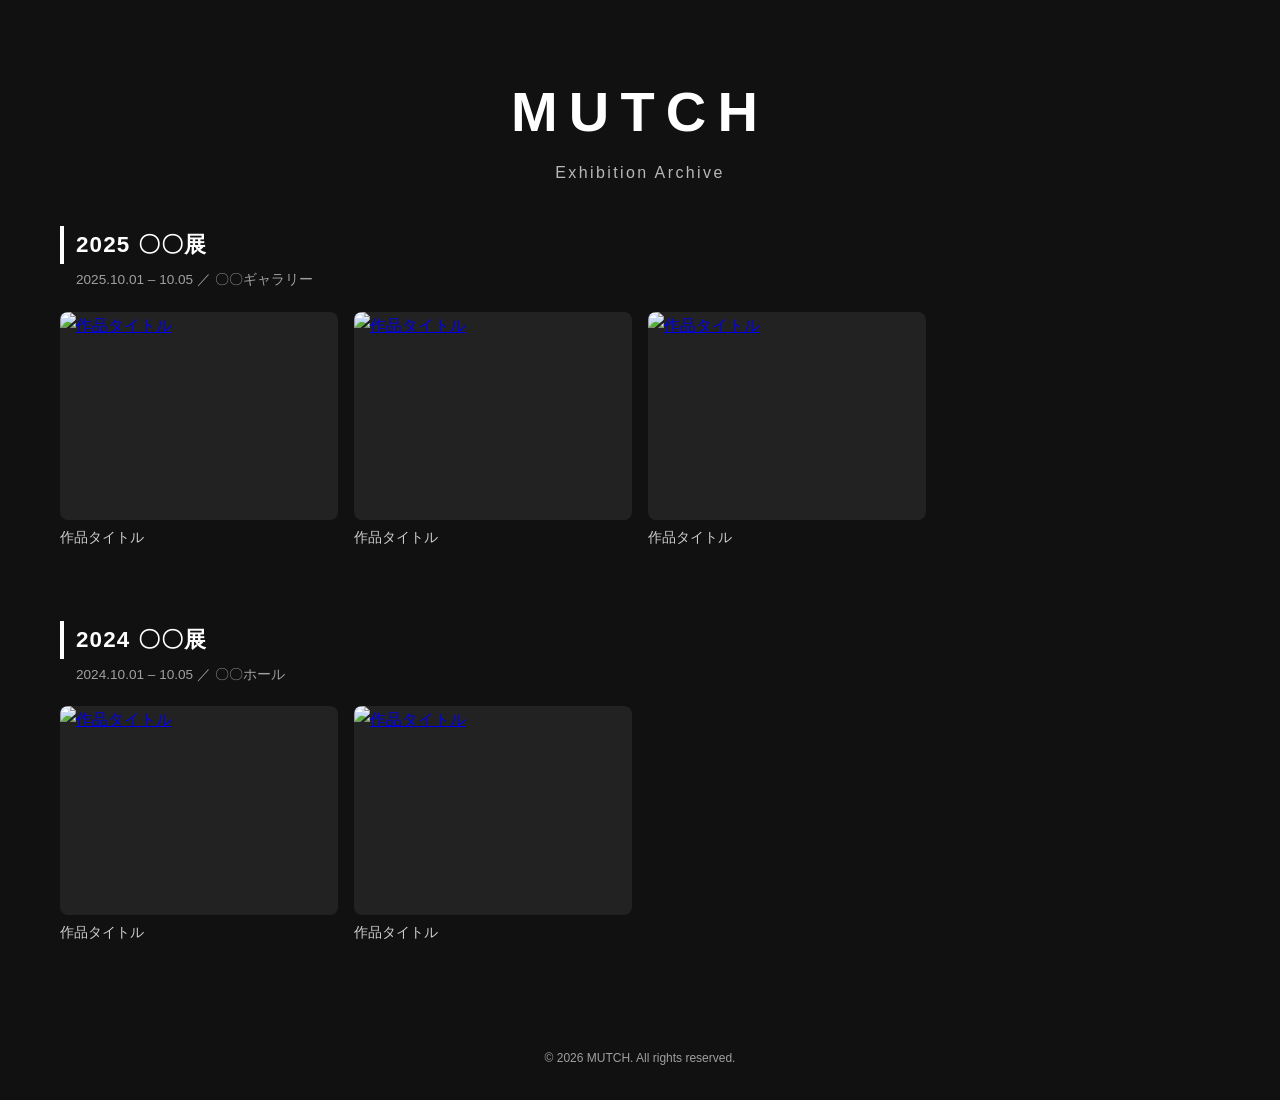
==== gallery.html @ c019108e "Add gallery site" ====
<!DOCTYPE html>
<html lang="ja">
<head>
  <meta charset="utf-8">
  <meta name="viewport" content="width=device-width, initial-scale=1">
  <title>MUTCH Exhibition</title>
  <meta name="description" content="MUTCH 作品展示の記録">
  <link rel="stylesheet" href="gallery.css">
</head>

<body>
  <header class="site-header">
    <h1>MUTCH</h1>
    <p>Exhibition Archive</p>
  </header>

  <main>
    <!-- ===== 行事ごとに、この section をコピーして増やしてください ===== -->
    <section class="event">
      <h2 class="event-title">2025 〇〇展</h2>
      <p class="event-info">2025.10.01 – 10.05 ／ 〇〇ギャラリー</p>

      <div class="gallery">
        <!-- 写真1枚ごとに figure をコピーして増やす
             href と src には同じファイル名を書いてください -->
        <figure class="gallery-item">
          <a href="photos/2025-01.jpg">
            <img src="photos/2025-01.jpg" alt="作品タイトル" loading="lazy">
          </a>
          <figcaption>作品タイトル</figcaption>
        </figure>

        <figure class="gallery-item">
          <a href="photos/2025-02.jpg">
            <img src="photos/2025-02.jpg" alt="作品タイトル" loading="lazy">
          </a>
          <figcaption>作品タイトル</figcaption>
        </figure>

        <figure class="gallery-item">
          <a href="photos/2025-03.jpg">
            <img src="photos/2025-03.jpg" alt="作品タイトル" loading="lazy">
          </a>
          <figcaption>作品タイトル</figcaption>
        </figure>
      </div>
    </section>

    <section class="event">
      <h2 class="event-title">2024 〇〇展</h2>
      <p class="event-info">2024.10.01 – 10.05 ／ 〇〇ホール</p>

      <div class="gallery">
        <figure class="gallery-item">
          <a href="photos/2024-01.jpg">
            <img src="photos/2024-01.jpg" alt="作品タイトル" loading="lazy">
          </a>
          <figcaption>作品タイトル</figcaption>
        </figure>

        <figure class="gallery-item">
          <a href="photos/2024-02.jpg">
            <img src="photos/2024-02.jpg" alt="作品タイトル" loading="lazy">
          </a>
          <figcaption>作品タイトル</figcaption>
        </figure>
      </div>
    </section>
  </main>

  <footer class="site-footer">&copy; <span id="year">2026</span> MUTCH. All rights reserved.</footer>

  <!-- ===== 拡大表示（ここは触らなくてOK） ===== -->
  <div class="lightbox" id="lightbox" aria-hidden="true">
    <button class="lb-btn lb-close" type="button" aria-label="閉じる">×</button>
    <button class="lb-btn lb-prev" type="button" aria-label="前の写真">‹</button>
    <figure class="lb-figure">
      <img class="lb-img" src="" alt="">
      <figcaption class="lb-caption"></figcaption>
      <a class="lb-original" href="" target="_blank" rel="noopener">原寸で開く</a>
    </figure>
    <button class="lb-btn lb-next" type="button" aria-label="次の写真">›</button>
  </div>

  <script src="gallery.js"></script>
</body>
</html>
---- gallery.css ----
* { margin: 0; padding: 0; box-sizing: border-box; }

body {
  font-family: "Helvetica Neue", Arial, "Hiragino Kaku Gothic ProN", "Noto Sans JP", Meiryo, sans-serif;
  background: #111;
  color: #fff;
  line-height: 1.7;
}

/* ===== ヘッダー ===== */
.site-header {
  text-align: center;
  padding: 64px 20px 40px;
}

.site-header h1 {
  font-size: clamp(2rem, 7vw, 3.5rem);
  letter-spacing: 0.2em;
}

.site-header p {
  opacity: 0.7;
  letter-spacing: 0.15em;
}

/* ===== 行事ごとのまとまり ===== */
main {
  max-width: 1200px;
  margin: 0 auto;
  padding: 0 20px;
}

.event { margin-bottom: 72px; }

.event-title {
  font-size: 1.4rem;
  letter-spacing: 0.05em;
  border-left: 4px solid #fff;
  padding-left: 12px;
}

.event-info {
  margin: 4px 0 20px 16px;
  font-size: 0.85rem;
  opacity: 0.6;
}

/* ===== 写真の一覧 ===== */
.gallery {
  display: grid;
  grid-template-columns: repeat(auto-fill, minmax(260px, 1fr));
  gap: 16px;
}

.gallery-item a {
  display: block;
  overflow: hidden;
  border-radius: 8px;
  background: #222;
}

.gallery-item img {
  display: block;
  width: 100%;
  aspect-ratio: 4 / 3;     /* 一覧での縦横比（正方形なら 1 / 1） */
  object-fit: cover;       /* 一覧では端を切って形を揃える */
  transition: transform 0.3s;
}

.gallery-item a:hover img { transform: scale(1.04); }

.gallery-item figcaption {
  margin-top: 6px;
  font-size: 0.85rem;
  opacity: 0.8;
}

/* ===== フッター ===== */
.site-footer {
  text-align: center;
  padding: 32px 0;
  font-size: 0.75rem;
  opacity: 0.6;
}

/* ===== 拡大表示 ===== */
.lightbox {
  position: fixed;
  inset: 0;
  background: rgba(0, 0, 0, 0.94);
  display: none;
  justify-content: center;
  align-items: center;
  z-index: 100;
}

.lightbox.is-open { display: flex; }

.lb-figure {
  display: flex;
  flex-direction: column;
  align-items: center;
  gap: 10px;
  max-width: 92vw;
}

.lb-img {
  max-width: 92vw;
  max-height: 82vh;
  width: auto;
  height: auto;
  object-fit: contain;     /* 拡大時は切らずに全体を表示 */
}

.lb-caption { font-size: 0.9rem; opacity: 0.85; }

.lb-original {
  font-size: 0.8rem;
  color: #fff;
  opacity: 0.6;
}
.lb-original:hover { opacity: 1; }

.lb-btn {
  position: absolute;
  background: none;
  border: none;
  color: #fff;
  font-size: 3rem;
  line-height: 1;
  cursor: pointer;
  opacity: 0.7;
  padding: 12px 16px;
}
.lb-btn:hover { opacity: 1; }

.lb-close { top: 8px; right: 12px; font-size: 2.5rem; }
.lb-prev  { left: 8px; top: 50%; transform: translateY(-50%); }
.lb-next  { right: 8px; top: 50%; transform: translateY(-50%); }

/* ===== スマホ ===== */
@media (max-width: 600px) {
  .gallery {
    grid-template-columns: repeat(2, 1fr);
    gap: 10px;
  }
  .lb-prev, .lb-next { display: none; }  /* スマホはスワイプで移動 */
}
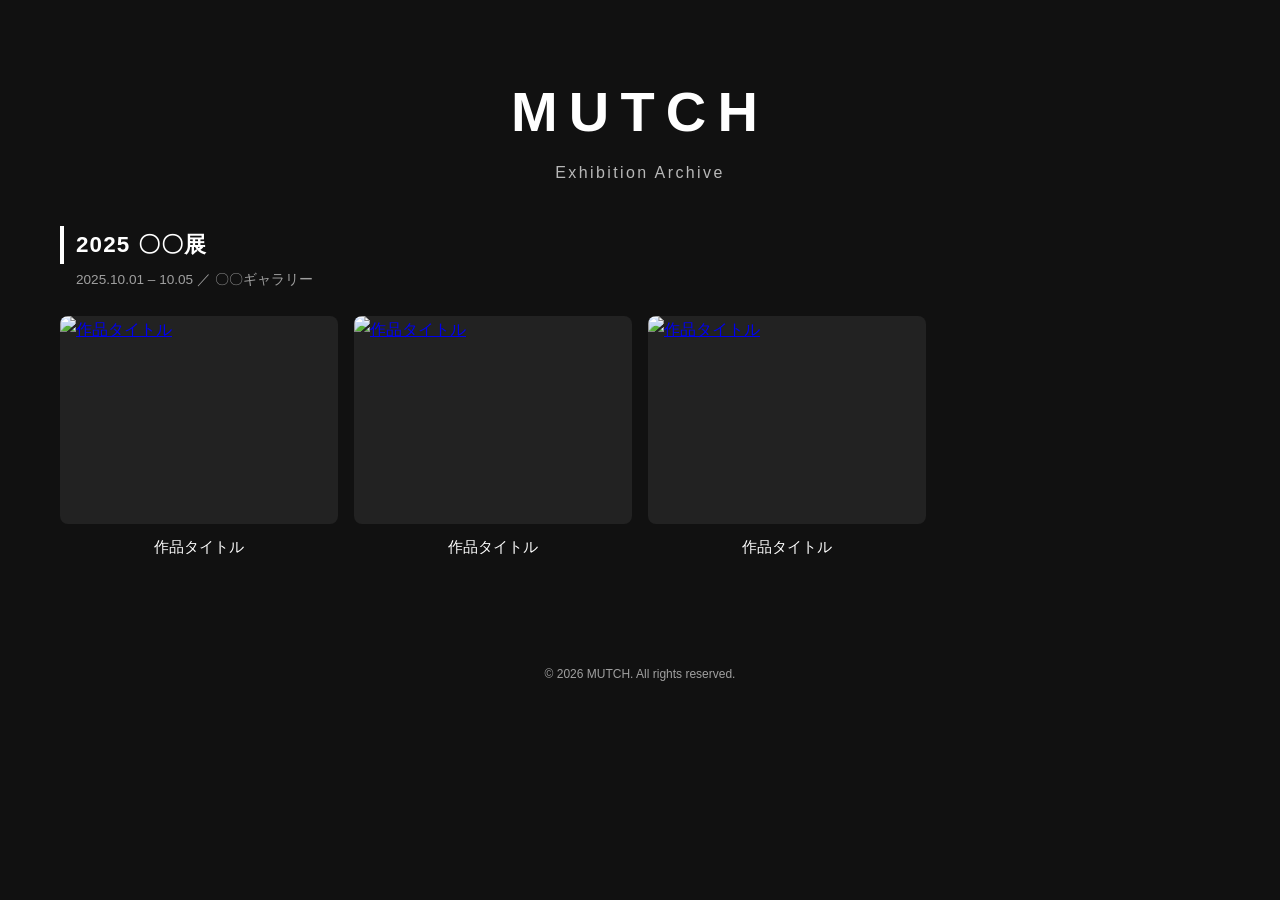
==== commit 266ea39a: "Change Gallery Page" ====
--- a/gallery.html
+++ b/gallery.html
@@ -15,19 +15,25 @@
   </header>
 
   <main>
-    <!-- ===== 行事ごとに、この section をコピーして増やしてください ===== -->
+    <!-- ===== 行事ごとに、この section をコピーして増やす ===== -->
     <section class="event">
       <h2 class="event-title">2025 〇〇展</h2>
       <p class="event-info">2025.10.01 – 10.05 ／ 〇〇ギャラリー</p>
 
       <div class="gallery">
-        <!-- 写真1枚ごとに figure をコピーして増やす
-             href と src には同じファイル名を書いてください -->
+        <!-- ===== 作品1点ごとに、この figure をコピーして増やす ===== -->
         <figure class="gallery-item">
           <a href="photos/2025-01.jpg">
             <img src="photos/2025-01.jpg" alt="作品タイトル" loading="lazy">
           </a>
           <figcaption>作品タイトル</figcaption>
+
+          <!-- 押したときに出る詳細（ページ上には表示されません） -->
+          <div class="item-detail" hidden>
+            <p class="d-date">2025.10.01 – 10.05</p>
+            <p class="d-place">〇〇ギャラリー</p>
+            <p class="d-desc">作品紹介文がここに入ります。<br>改行したいところには br を入れます。</p>
+          </div>
         </figure>
 
         <figure class="gallery-item">
@@ -35,6 +41,11 @@
             <img src="photos/2025-02.jpg" alt="作品タイトル" loading="lazy">
           </a>
           <figcaption>作品タイトル</figcaption>
+          <div class="item-detail" hidden>
+            <p class="d-date">2025.10.01 – 10.05</p>
+            <p class="d-place">〇〇ギャラリー</p>
+            <p class="d-desc">作品紹介文がここに入ります。</p>
+          </div>
         </figure>
 
         <figure class="gallery-item">
@@ -42,27 +53,11 @@
             <img src="photos/2025-03.jpg" alt="作品タイトル" loading="lazy">
           </a>
           <figcaption>作品タイトル</figcaption>
-        </figure>
-      </div>
-    </section>
-
-    <section class="event">
-      <h2 class="event-title">2024 〇〇展</h2>
-      <p class="event-info">2024.10.01 – 10.05 ／ 〇〇ホール</p>
-
-      <div class="gallery">
-        <figure class="gallery-item">
-          <a href="photos/2024-01.jpg">
-            <img src="photos/2024-01.jpg" alt="作品タイトル" loading="lazy">
-          </a>
-          <figcaption>作品タイトル</figcaption>
-        </figure>
-
-        <figure class="gallery-item">
-          <a href="photos/2024-02.jpg">
-            <img src="photos/2024-02.jpg" alt="作品タイトル" loading="lazy">
-          </a>
-          <figcaption>作品タイトル</figcaption>
+          <div class="item-detail" hidden>
+            <p class="d-date">2025.10.01 – 10.05</p>
+            <p class="d-place">〇〇ギャラリー</p>
+            <p class="d-desc">作品紹介文がここに入ります。</p>
+          </div>
         </figure>
       </div>
     </section>
@@ -73,13 +68,21 @@
   <!-- ===== 拡大表示（ここは触らなくてOK） ===== -->
   <div class="lightbox" id="lightbox" aria-hidden="true">
     <button class="lb-btn lb-close" type="button" aria-label="閉じる">×</button>
-    <button class="lb-btn lb-prev" type="button" aria-label="前の写真">‹</button>
-    <figure class="lb-figure">
+    <button class="lb-btn lb-prev" type="button" aria-label="前の作品">‹</button>
+    <button class="lb-btn lb-next" type="button" aria-label="次の作品">›</button>
+
+    <div class="lb-content">
       <img class="lb-img" src="" alt="">
-      <figcaption class="lb-caption"></figcaption>
-      <a class="lb-original" href="" target="_blank" rel="noopener">原寸で開く</a>
-    </figure>
-    <button class="lb-btn lb-next" type="button" aria-label="次の写真">›</button>
+      <div class="lb-detail">
+        <h3 class="lb-title"></h3>
+        <dl class="lb-meta">
+          <div><dt>展示日時：</dt><dd class="lb-date"></dd></div>
+          <div><dt>展示場所：</dt><dd class="lb-place"></dd></div>
+        </dl>
+        <p class="lb-desc"></p>
+        <a class="lb-original" href="" target="_blank" rel="noopener">原寸で開く</a>
+      </div>
+    </div>
   </div>
 
   <script src="gallery.js"></script>
--- a/gallery.css
+++ b/gallery.css
@@ -40,16 +40,16 @@
 }
 
 .event-info {
-  margin: 4px 0 20px 16px;
+  margin: 4px 0 24px 16px;
   font-size: 0.85rem;
   opacity: 0.6;
 }
 
-/* ===== 写真の一覧 ===== */
+/* ===== 写真の一覧（パソコン：タイル並び） ===== */
 .gallery {
   display: grid;
   grid-template-columns: repeat(auto-fill, minmax(260px, 1fr));
-  gap: 16px;
+  gap: 28px 16px;
 }
 
 .gallery-item a {
@@ -62,17 +62,18 @@
 .gallery-item img {
   display: block;
   width: 100%;
-  aspect-ratio: 4 / 3;     /* 一覧での縦横比（正方形なら 1 / 1） */
-  object-fit: cover;       /* 一覧では端を切って形を揃える */
+  aspect-ratio: 4 / 3;
+  object-fit: cover;
   transition: transform 0.3s;
 }
 
 .gallery-item a:hover img { transform: scale(1.04); }
 
+/* 写真の下の作品タイトル（真ん中） */
 .gallery-item figcaption {
-  margin-top: 6px;
-  font-size: 0.85rem;
-  opacity: 0.8;
+  margin-top: 10px;
+  text-align: center;
+  font-size: 0.95rem;
 }
 
 /* ===== フッター ===== */
@@ -87,42 +88,82 @@
 .lightbox {
   position: fixed;
   inset: 0;
-  background: rgba(0, 0, 0, 0.94);
-  display: none;
-  justify-content: center;
-  align-items: center;
   z-index: 100;
-}
-
-.lightbox.is-open { display: flex; }
-
-.lb-figure {
-  display: flex;
-  flex-direction: column;
-  align-items: center;
-  gap: 10px;
-  max-width: 92vw;
-}
+  overflow-y: auto;                     /* 詳細が長いときはスクロール */
+  padding: 72px 20px 56px;
+  background: rgba(0, 0, 0, 0.75);
+  backdrop-filter: blur(10px);          /* 後ろのページをぼかす */
+  -webkit-backdrop-filter: blur(10px);
+  opacity: 0;
+  visibility: hidden;
+  transition: opacity 0.35s, visibility 0.35s;
+}
+
+.lightbox.is-open {
+  opacity: 1;
+  visibility: visible;
+}
+
+.lb-content {
+  max-width: 900px;
+  margin: 0 auto;
+  text-align: center;
+  transform: translateY(16px) scale(0.98);
+  transition: transform 0.35s;
+}
+
+.lightbox.is-open .lb-content { transform: none; }
 
 .lb-img {
-  max-width: 92vw;
-  max-height: 82vh;
+  display: block;
+  margin: 0 auto;
+  max-width: 100%;
+  max-height: 70vh;
   width: auto;
   height: auto;
-  object-fit: contain;     /* 拡大時は切らずに全体を表示 */
-}
-
-.lb-caption { font-size: 0.9rem; opacity: 0.85; }
+  border-radius: 4px;
+  box-shadow: 0 12px 40px rgba(0, 0, 0, 0.6);
+}
+
+.lb-detail { margin-top: 28px; }
+
+/* 作品タイトル（大きめ・太字・真ん中） */
+.lb-title {
+  font-size: clamp(1.5rem, 4.5vw, 2.2rem);
+  font-weight: 700;
+  letter-spacing: 0.05em;
+}
+
+.lb-meta {
+  display: inline-block;
+  margin-top: 14px;
+  text-align: left;
+  font-size: 0.9rem;
+  opacity: 0.85;
+}
+
+.lb-meta div { display: flex; }
+.lb-meta div[hidden] { display: none; }
+.lb-meta dt { flex-shrink: 0; }
+
+/* 作品紹介文（真ん中） */
+.lb-desc {
+  max-width: 640px;
+  margin: 24px auto 0;
+  line-height: 1.9;
+}
 
 .lb-original {
+  display: inline-block;
+  margin-top: 28px;
   font-size: 0.8rem;
   color: #fff;
-  opacity: 0.6;
+  opacity: 0.5;
 }
 .lb-original:hover { opacity: 1; }
 
 .lb-btn {
-  position: absolute;
+  position: fixed;
   background: none;
   border: none;
   color: #fff;
@@ -131,18 +172,30 @@
   cursor: pointer;
   opacity: 0.7;
   padding: 12px 16px;
+  z-index: 1;
 }
 .lb-btn:hover { opacity: 1; }
 
 .lb-close { top: 8px; right: 12px; font-size: 2.5rem; }
-.lb-prev  { left: 8px; top: 50%; transform: translateY(-50%); }
-.lb-next  { right: 8px; top: 50%; transform: translateY(-50%); }
-
-/* ===== スマホ ===== */
+.lb-prev  { left: 8px;  top: 40%; }
+.lb-next  { right: 8px; top: 40%; }
+
+/* ===== スマホ：写真を1枚ずつ縦に並べる ===== */
 @media (max-width: 600px) {
   .gallery {
-    grid-template-columns: repeat(2, 1fr);
-    gap: 10px;
+    grid-template-columns: 1fr;
+    gap: 40px;
   }
-  .lb-prev, .lb-next { display: none; }  /* スマホはスワイプで移動 */
-}
+
+  /* 端を切らずに写真全体を表示 */
+  .gallery-item img {
+    aspect-ratio: auto;
+    height: auto;
+    object-fit: contain;
+  }
+
+  .gallery-item a:hover img { transform: none; }
+
+  .lb-prev, .lb-next { display: none; }  /* スマホは左右スワイプで移動 */
+  .lightbox { padding: 64px 16px 48px; }
+}
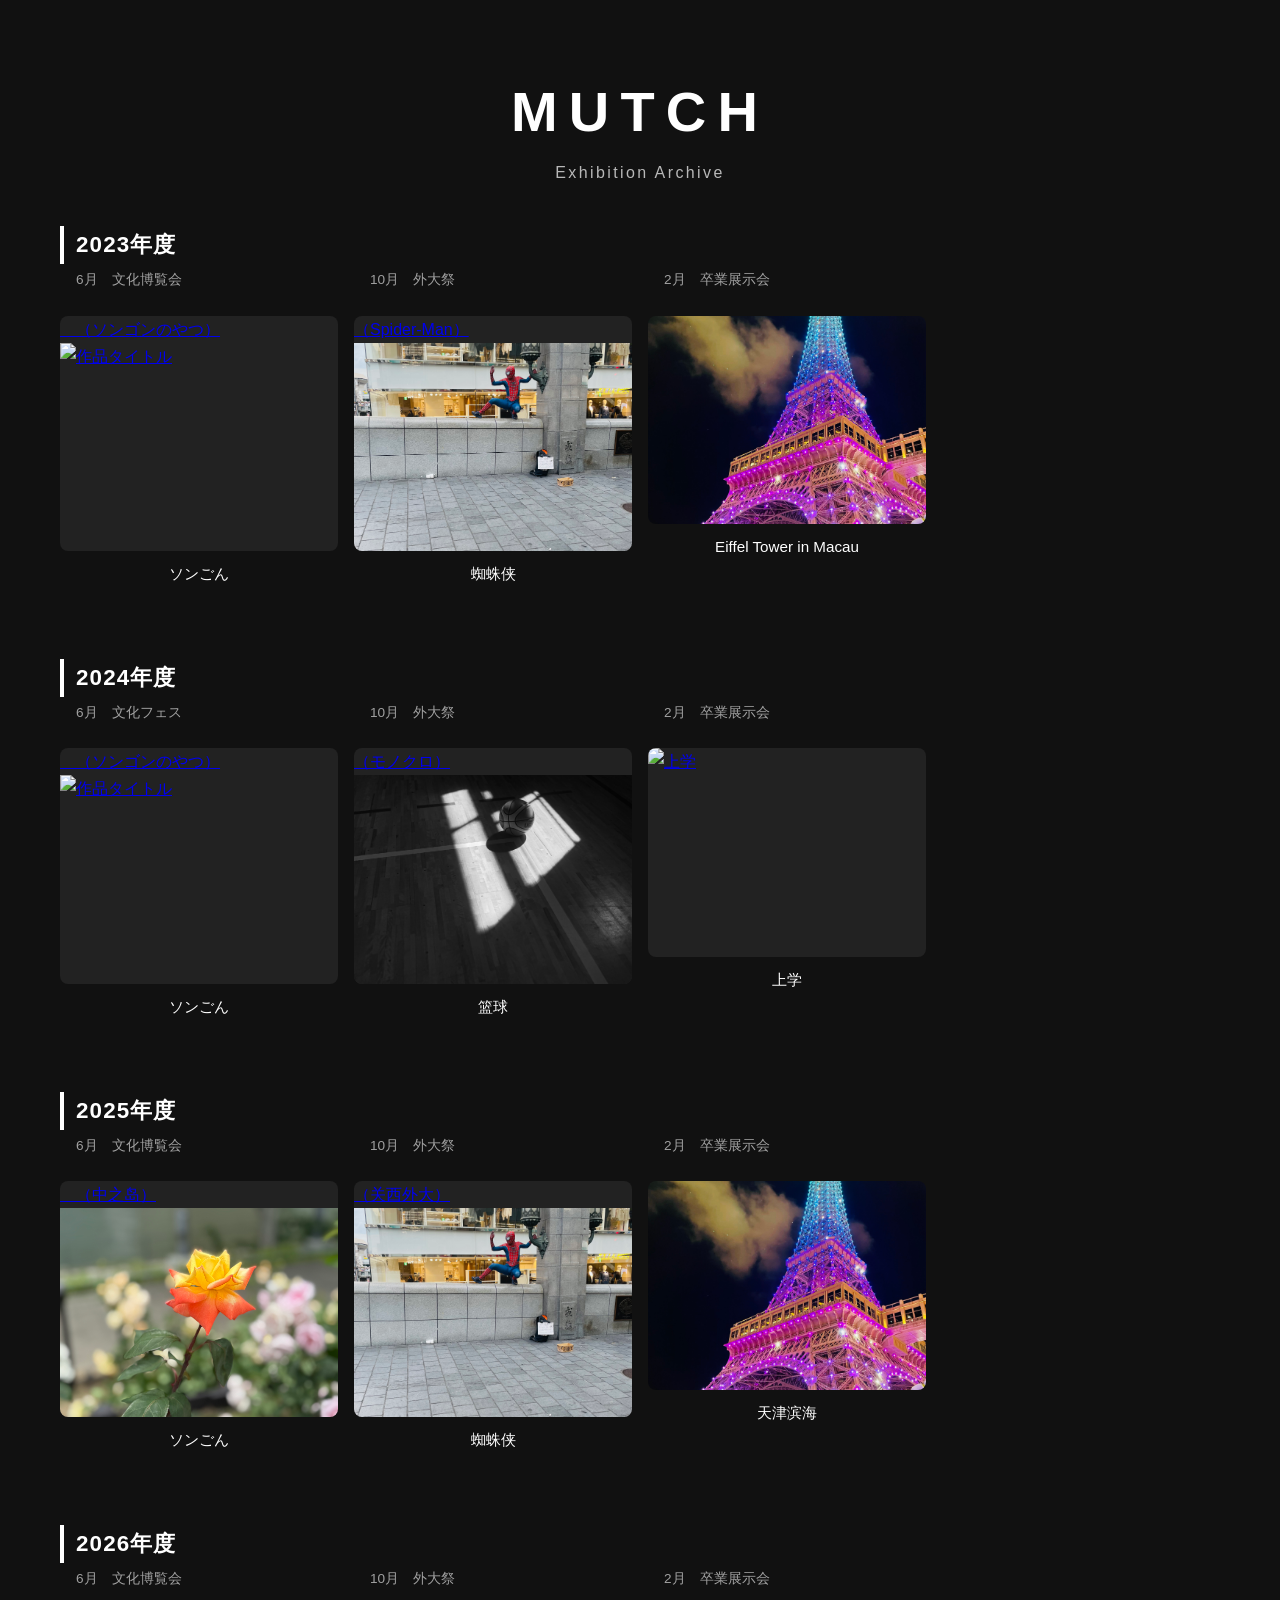
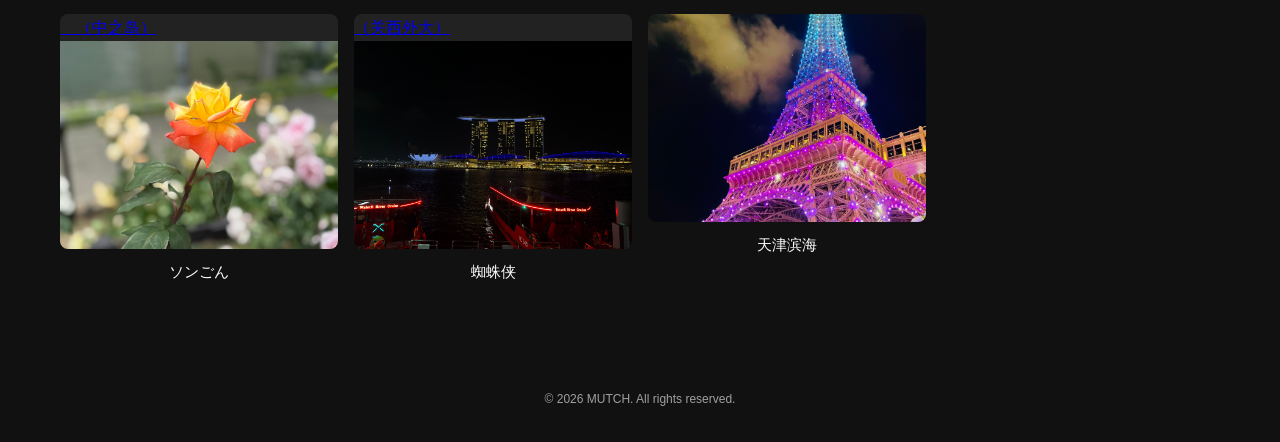
==== commit beedf341: "Add Photos on Gallery" ====
--- a/gallery.html
+++ b/gallery.html
@@ -3,7 +3,7 @@
 <head>
   <meta charset="utf-8">
   <meta name="viewport" content="width=device-width, initial-scale=1">
-  <title>MUTCH Exhibition</title>
+  <title>Photo Exhibition</title>
   <meta name="description" content="MUTCH 作品展示の記録">
   <link rel="stylesheet" href="gallery.css">
 </head>
@@ -17,50 +17,197 @@
   <main>
     <!-- ===== 行事ごとに、この section をコピーして増やす ===== -->
     <section class="event">
-      <h2 class="event-title">2025 〇〇展</h2>
-      <p class="event-info">2025.10.01 – 10.05 ／ 〇〇ギャラリー</p>
-
-      <div class="gallery">
-        <!-- ===== 作品1点ごとに、この figure をコピーして増やす ===== -->
-        <figure class="gallery-item">
-          <a href="photos/2025-01.jpg">
-            <img src="photos/2025-01.jpg" alt="作品タイトル" loading="lazy">
-          </a>
-          <figcaption>作品タイトル</figcaption>
-
-          <!-- 押したときに出る詳細（ページ上には表示されません） -->
-          <div class="item-detail" hidden>
-            <p class="d-date">2025.10.01 – 10.05</p>
-            <p class="d-place">〇〇ギャラリー</p>
+      <h2 class="event-title">2023年度</h2>
+
+      <div class="gallery">
+        <!-- ===== 作品1点ごとに、この figure をコピーして増やす ===== -->
+        <figure class="gallery-item">
+          <p class="event-info">6月　文化博覧会</p>
+          <a href="Images/IMG_3718.jpg">　（ソンゴンのやつ）
+            <img src="Images/IMG_3718.jpg" alt="作品タイトル" loading="lazy">
+          </a>
+          <figcaption>ソンごん</figcaption>
+
+          <!-- 押したときに出る詳細（ページ上には表示されません） -->
+          <div class="item-detail" hidden>
+            <p class="d-date">2023.06.18 </p>
+            <p class="d-place">関西外国語大学</p>
+            <p class="d-desc">作品紹介文がここに入ります。<br>Osaka, Japan</p>
+          </div>
+        </figure>
+
+        <figure class="gallery-item">
+          <p class="event-info">10月　外大祭</p>
+          <a href="Images/IMG_5978.jpg">（Spider-Man）
+            <img src="Images/IMG_5978.jpg" alt="蜘蛛侠" loading="lazy">
+          </a>
+          <figcaption>蜘蛛侠</figcaption>
+          <div class="item-detail" hidden>
+            <p class="d-date">2023.10.28 – 10.29</p>
+            <p class="d-place">関西外国語大学</p>
+            <p class="d-desc">作品紹介文がここに入ります。<br>撮影地：Osaka, Japan</p>
+          </div>
+        </figure>
+
+        <figure class="gallery-item">
+          <p class="event-info">2月　卒業展示会</p>
+          <a href="Images/IMG_5575.jpg">
+            <img src="Images/IMG_5575.jpg" alt="Eiffel Tower in Macau" loading="lazy">
+          </a>
+          <figcaption>Eiffel Tower in Macau</figcaption>
+          <div class="item-detail" hidden>
+            <p class="d-date">2024.02.01 – 02.05</p>
+            <p class="d-place">イロリムラ</p>
+            <p class="d-desc">作品紹介文がここに入ります。<br>撮影地：Macao SAR, China</p>
+          </div>
+        </figure>
+      </div>
+    </section>
+
+    <section class="event">
+      <h2 class="event-title">2024年度</h2>
+
+      <div class="gallery">
+        <!-- ===== 作品1点ごとに、この figure をコピーして増やす ===== -->
+        <figure class="gallery-item">
+          <p class="event-info">6月　文化フェス</p>
+          <a href="Images/IMG_3718.jpg">　（ソンゴンのやつ）
+            <img src="Images/IMG_3718.jpg" alt="作品タイトル" loading="lazy">
+          </a>
+          <figcaption>ソンごん</figcaption>
+
+          <!-- 押したときに出る詳細（ページ上には表示されません） -->
+          <div class="item-detail" hidden>
+            <p class="d-date">2024.06.30 </p>
+            <p class="d-place">関西外国語大学</p>
             <p class="d-desc">作品紹介文がここに入ります。<br>改行したいところには br を入れます。</p>
           </div>
         </figure>
 
         <figure class="gallery-item">
-          <a href="photos/2025-02.jpg">
-            <img src="photos/2025-02.jpg" alt="作品タイトル" loading="lazy">
-          </a>
-          <figcaption>作品タイトル</figcaption>
-          <div class="item-detail" hidden>
-            <p class="d-date">2025.10.01 – 10.05</p>
-            <p class="d-place">〇〇ギャラリー</p>
+          <p class="event-info">10月　外大祭</p>
+          <a href="Images/IMG_0795.jpg">（モノクロ）
+            <img src="Images/IMG_0795.jpg" alt="篮球" loading="lazy">
+          </a>
+          <figcaption>篮球</figcaption>
+          <div class="item-detail" hidden>
+            <p class="d-date">2024.10.26 – 10.27</p>
+            <p class="d-place">関西外国語大学</p>
+            <p class="d-desc">作品紹介文がここに入ります。<br>撮影地：Hyogo, Japan</p>
+          </div>
+        </figure>
+
+        <figure class="gallery-item">
+          <p class="event-info">2月　卒業展示会</p>
+          <a href="Images/IMG_2215.jpg">
+            <img src="Images/IMG_2215.jpg" alt="上学" loading="lazy">
+          </a>
+          <figcaption>上学</figcaption>
+          <div class="item-detail" hidden>
+            <p class="d-date">2025.01.30 – 02.03</p>
+            <p class="d-place">イロリムラ</p>
+            <p class="d-desc">作品紹介文がここに入ります。<br>撮影地：Osaka, Japan</p>
+          </div>
+        </figure>
+      </div>
+    </section>
+
+    <section class="event">
+      <h2 class="event-title">2025年度</h2>
+
+      <div class="gallery">
+        <!-- ===== 作品1点ごとに、この figure をコピーして増やす ===== -->
+        <figure class="gallery-item">
+          <p class="event-info">6月　文化博覧会</p>
+          <a href="Images/IMG_4916.jpg">　（中之岛）
+            <img src="Images/IMG_4916.jpg" alt="作品タイトル" loading="lazy">
+          </a>
+          <figcaption>ソンごん</figcaption>
+
+          <!-- 押したときに出る詳細（ページ上には表示されません） -->
+          <div class="item-detail" hidden>
+            <p class="d-date">2025.06.29 </p>
+            <p class="d-place">関西外国語大学</p>
+            <p class="d-desc">作品紹介文がここに入ります。<br>撮影地：Osaka, Japan</p>
+          </div>
+        </figure>
+
+        <figure class="gallery-item">
+          <p class="event-info">10月　外大祭</p>
+          <a href="Images/IMG_5978.jpg">（关西外大）
+            <img src="Images/IMG_5978.jpg" alt="蜘蛛侠" loading="lazy">
+          </a>
+          <figcaption>蜘蛛侠</figcaption>
+          <div class="item-detail" hidden>
+            <p class="d-date">2025.10.25 – 10.26</p>
+            <p class="d-place">関西外国語大学</p>
             <p class="d-desc">作品紹介文がここに入ります。</p>
           </div>
         </figure>
 
         <figure class="gallery-item">
-          <a href="photos/2025-03.jpg">
-            <img src="photos/2025-03.jpg" alt="作品タイトル" loading="lazy">
-          </a>
-          <figcaption>作品タイトル</figcaption>
-          <div class="item-detail" hidden>
-            <p class="d-date">2025.10.01 – 10.05</p>
-            <p class="d-place">〇〇ギャラリー</p>
+          <p class="event-info">2月　卒業展示会</p>
+          <a href="Images/IMG_5575.jpg">
+            <img src="Images/IMG_5575.jpg" alt="天津滨海" loading="lazy">
+          </a>
+          <figcaption>天津滨海</figcaption>
+          <div class="item-detail" hidden>
+            <p class="d-date">2026.01.29 – 02.02</p>
+            <p class="d-place">イロリムラ</p>
+            <p class="d-desc">作品紹介文がここに入ります。<br>撮影地：Tianjin, China</p>
+          </div>
+        </figure>
+      </div>
+    </section>
+
+    <section class="event">
+      <h2 class="event-title">2026年度</h2>
+
+      <div class="gallery">
+        <!-- ===== 作品1点ごとに、この figure をコピーして増やす ===== -->
+        <figure class="gallery-item">
+          <p class="event-info">6月　文化博覧会</p>
+          <a href="Images/IMG_4916.jpg">　（中之岛）
+            <img src="Images/IMG_4916.jpg" alt="作品タイトル" loading="lazy">
+          </a>
+          <figcaption>ソンごん</figcaption>
+
+          <!-- 押したときに出る詳細（ページ上には表示されません） -->
+          <div class="item-detail" hidden>
+            <p class="d-date">2026.06.29 </p>
+            <p class="d-place">関西外国語大学</p>
+            <p class="d-desc">作品紹介文がここに入ります。<br>改行したいところには br を入れます。</p>
+          </div>
+        </figure>
+
+        <figure class="gallery-item">
+          <p class="event-info">10月　外大祭</p>
+          <a href="Images/IMG_5486.jpg">（关西外大）
+            <img src="Images/IMG_5486.jpg" alt="蜘蛛侠" loading="lazy">
+          </a>
+          <figcaption>蜘蛛侠</figcaption>
+          <div class="item-detail" hidden>
+            <p class="d-date">2026.10.25 – 10.26</p>
+            <p class="d-place">関西外国語大学</p>
+            <p class="d-desc">作品紹介文がここに入ります。<br>撮影地：Singapore</p>
+          </div>
+        </figure>
+
+        <figure class="gallery-item">
+          <p class="event-info">2月　卒業展示会</p>
+          <a href="Images/IMG_5575.jpg">
+            <img src="Images/IMG_5575.jpg" alt="天津滨海" loading="lazy">
+          </a>
+          <figcaption>天津滨海</figcaption>
+          <div class="item-detail" hidden>
+            <p class="d-date">2027.01.29 – 02.02</p>
+            <p class="d-place">イロリムラ</p>
             <p class="d-desc">作品紹介文がここに入ります。</p>
           </div>
         </figure>
       </div>
     </section>
+
   </main>
 
   <footer class="site-footer">&copy; <span id="year">2026</span> MUTCH. All rights reserved.</footer>
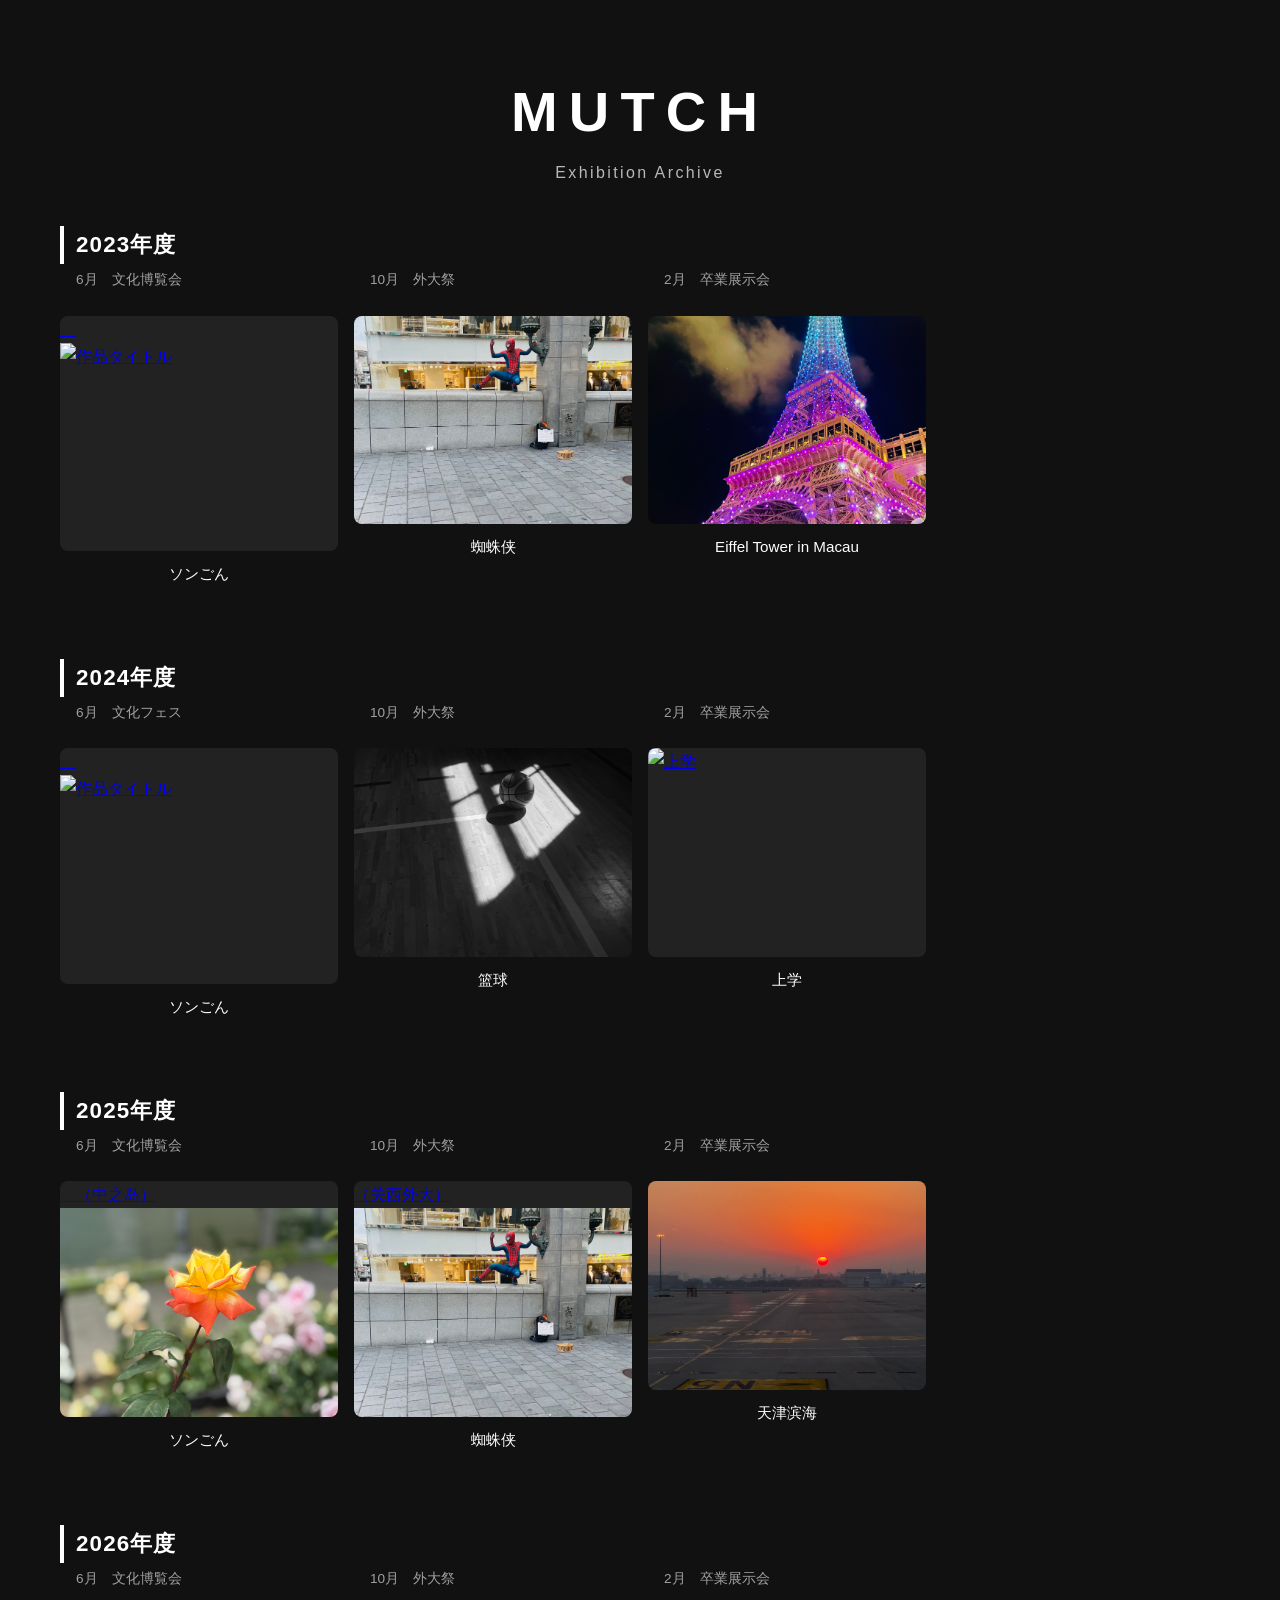
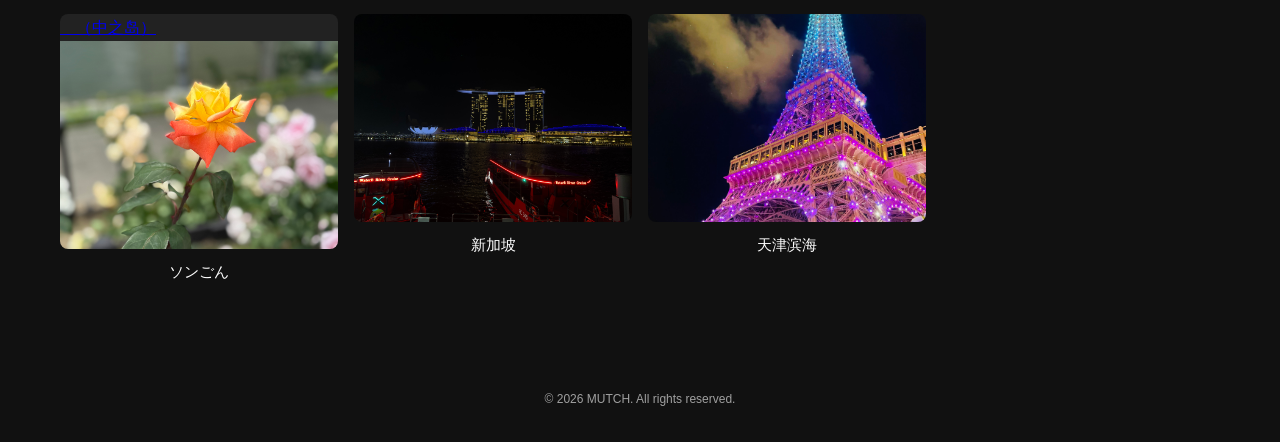
==== commit b3aa272a: "The same as above" ====
--- a/gallery.html
+++ b/gallery.html
@@ -23,7 +23,7 @@
         <!-- ===== 作品1点ごとに、この figure をコピーして増やす ===== -->
         <figure class="gallery-item">
           <p class="event-info">6月　文化博覧会</p>
-          <a href="Images/IMG_3718.jpg">　（ソンゴンのやつ）
+          <a href="Images/IMG_3718.jpg">　
             <img src="Images/IMG_3718.jpg" alt="作品タイトル" loading="lazy">
           </a>
           <figcaption>ソンごん</figcaption>
@@ -38,7 +38,7 @@
 
         <figure class="gallery-item">
           <p class="event-info">10月　外大祭</p>
-          <a href="Images/IMG_5978.jpg">（Spider-Man）
+          <a href="Images/IMG_5978.jpg">
             <img src="Images/IMG_5978.jpg" alt="蜘蛛侠" loading="lazy">
           </a>
           <figcaption>蜘蛛侠</figcaption>
@@ -71,7 +71,7 @@
         <!-- ===== 作品1点ごとに、この figure をコピーして増やす ===== -->
         <figure class="gallery-item">
           <p class="event-info">6月　文化フェス</p>
-          <a href="Images/IMG_3718.jpg">　（ソンゴンのやつ）
+          <a href="Images/IMG_3718.jpg">　
             <img src="Images/IMG_3718.jpg" alt="作品タイトル" loading="lazy">
           </a>
           <figcaption>ソンごん</figcaption>
@@ -86,7 +86,7 @@
 
         <figure class="gallery-item">
           <p class="event-info">10月　外大祭</p>
-          <a href="Images/IMG_0795.jpg">（モノクロ）
+          <a href="Images/IMG_0795.jpg">
             <img src="Images/IMG_0795.jpg" alt="篮球" loading="lazy">
           </a>
           <figcaption>篮球</figcaption>
@@ -147,8 +147,8 @@
 
         <figure class="gallery-item">
           <p class="event-info">2月　卒業展示会</p>
-          <a href="Images/IMG_5575.jpg">
-            <img src="Images/IMG_5575.jpg" alt="天津滨海" loading="lazy">
+          <a href="Images/IMG_8993.jpg">
+            <img src="Images/IMG_8993.jpg" alt="天津滨海" loading="lazy">
           </a>
           <figcaption>天津滨海</figcaption>
           <div class="item-detail" hidden>
@@ -182,10 +182,10 @@
 
         <figure class="gallery-item">
           <p class="event-info">10月　外大祭</p>
-          <a href="Images/IMG_5486.jpg">（关西外大）
-            <img src="Images/IMG_5486.jpg" alt="蜘蛛侠" loading="lazy">
-          </a>
-          <figcaption>蜘蛛侠</figcaption>
+          <a href="Images/IMG_5486.jpg">
+            <img src="Images/IMG_5486.jpg" alt="新加坡" loading="lazy">
+          </a>
+          <figcaption>新加坡</figcaption>
           <div class="item-detail" hidden>
             <p class="d-date">2026.10.25 – 10.26</p>
             <p class="d-place">関西外国語大学</p>
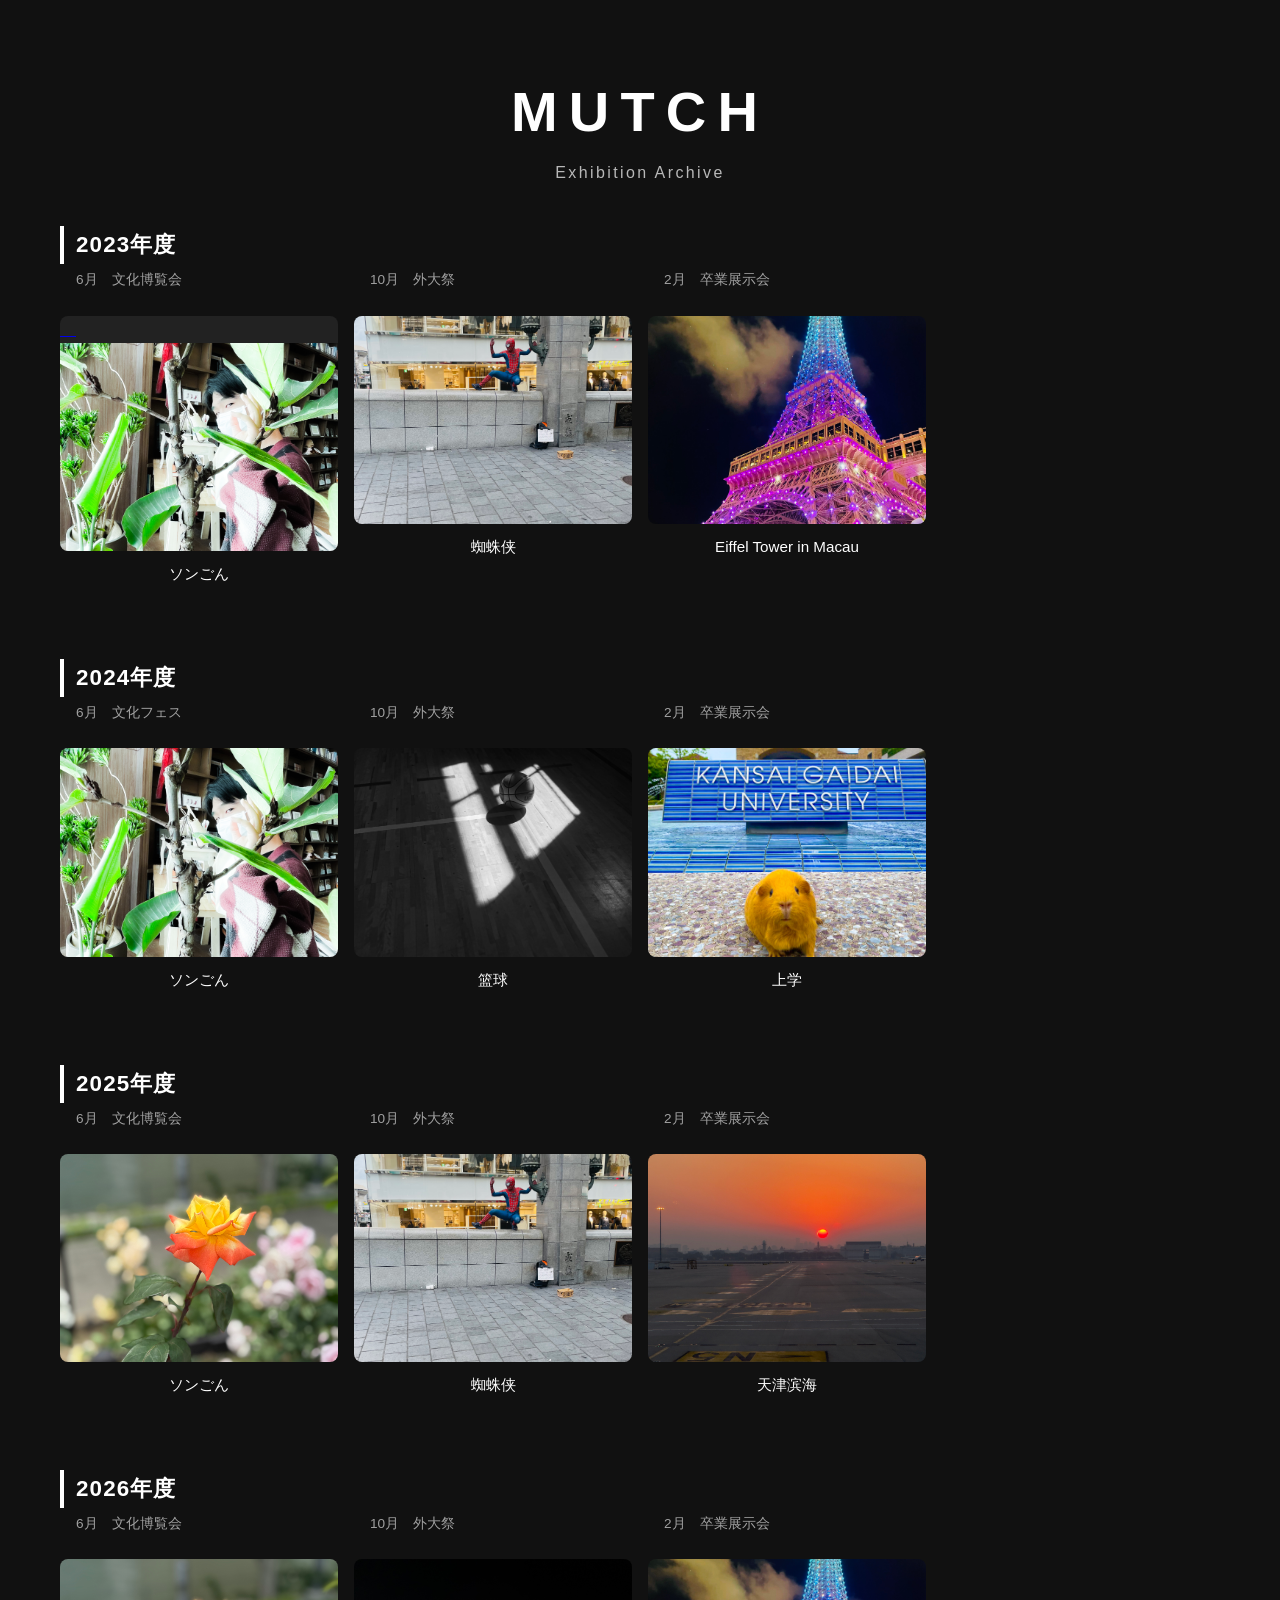
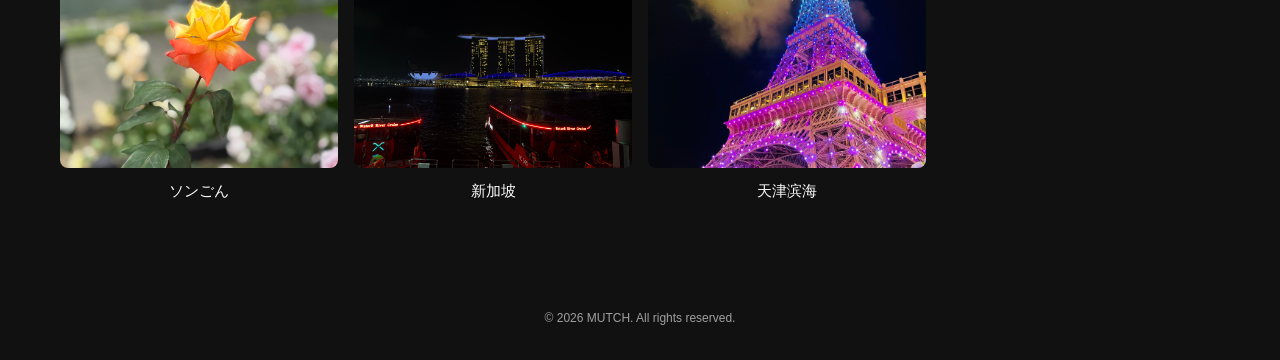
==== commit 1faa0765: "Revised" ====
--- a/gallery.html
+++ b/gallery.html
@@ -71,7 +71,7 @@
         <!-- ===== 作品1点ごとに、この figure をコピーして増やす ===== -->
         <figure class="gallery-item">
           <p class="event-info">6月　文化フェス</p>
-          <a href="Images/IMG_3718.jpg">　
+          <a href="Images/IMG_3718.jpg">
             <img src="Images/IMG_3718.jpg" alt="作品タイトル" loading="lazy">
           </a>
           <figcaption>ソンごん</figcaption>
@@ -119,7 +119,7 @@
         <!-- ===== 作品1点ごとに、この figure をコピーして増やす ===== -->
         <figure class="gallery-item">
           <p class="event-info">6月　文化博覧会</p>
-          <a href="Images/IMG_4916.jpg">　（中之岛）
+          <a href="Images/IMG_4916.jpg">
             <img src="Images/IMG_4916.jpg" alt="作品タイトル" loading="lazy">
           </a>
           <figcaption>ソンごん</figcaption>
@@ -134,7 +134,7 @@
 
         <figure class="gallery-item">
           <p class="event-info">10月　外大祭</p>
-          <a href="Images/IMG_5978.jpg">（关西外大）
+          <a href="Images/IMG_5978.jpg">
             <img src="Images/IMG_5978.jpg" alt="蜘蛛侠" loading="lazy">
           </a>
           <figcaption>蜘蛛侠</figcaption>
@@ -167,7 +167,7 @@
         <!-- ===== 作品1点ごとに、この figure をコピーして増やす ===== -->
         <figure class="gallery-item">
           <p class="event-info">6月　文化博覧会</p>
-          <a href="Images/IMG_4916.jpg">　（中之岛）
+          <a href="Images/IMG_4916.jpg">
             <img src="Images/IMG_4916.jpg" alt="作品タイトル" loading="lazy">
           </a>
           <figcaption>ソンごん</figcaption>
